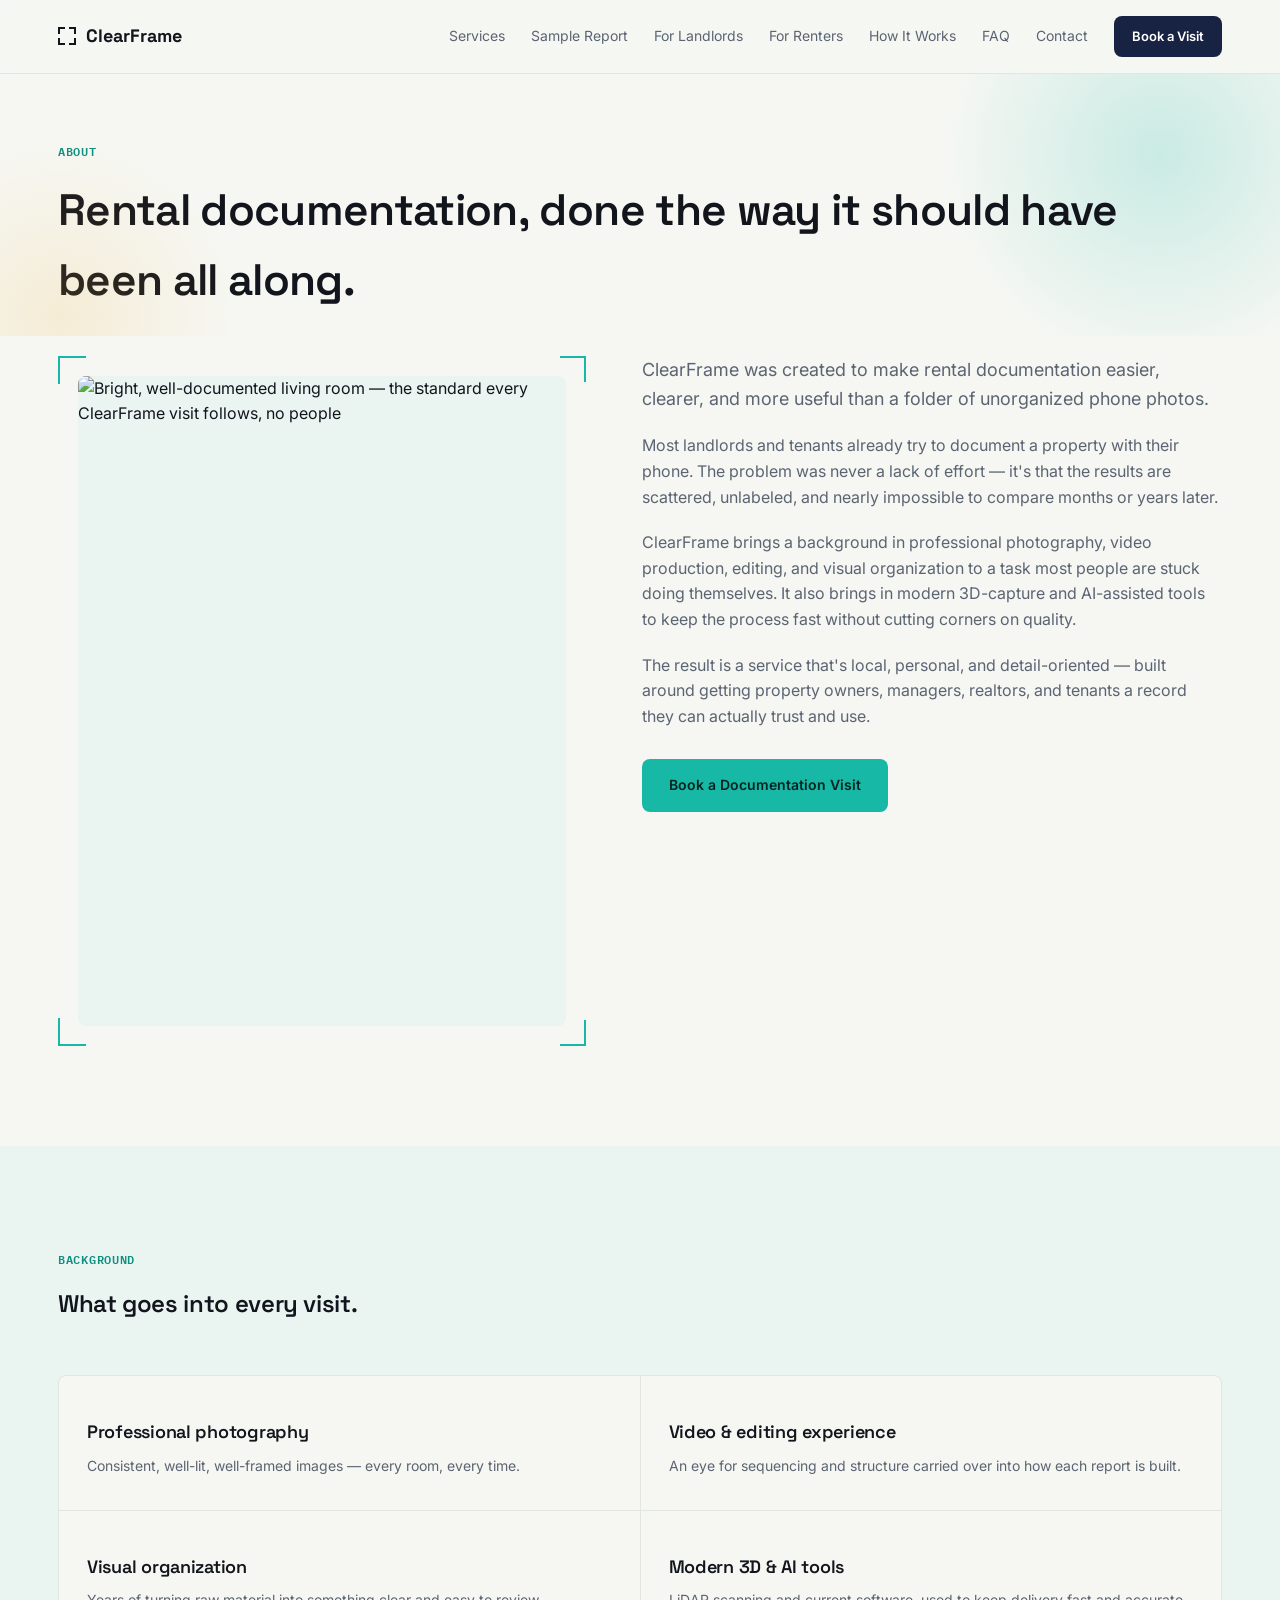
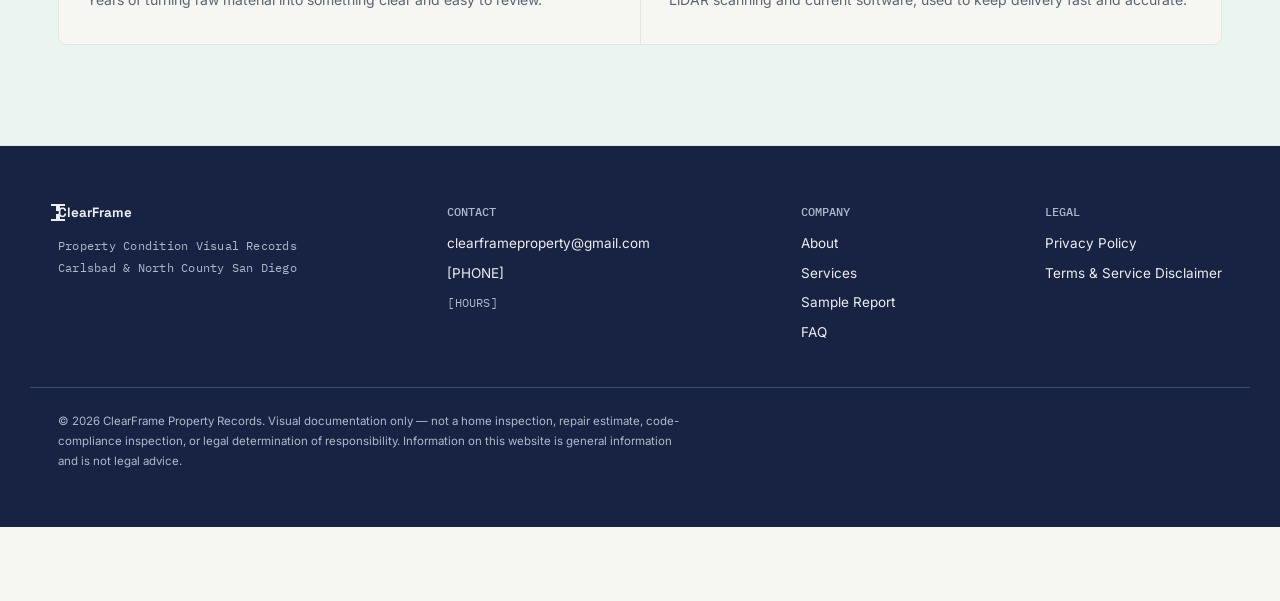
==== about.html @ d3567485 "Initial commit: ClearFrame Property Records site Static multi-page site (HTML/CSS/JS, no build step)" ====
<!DOCTYPE html>
<html lang="en">
<head>
<meta charset="UTF-8">
<meta name="viewport" content="width=device-width, initial-scale=1.0">
<title>About — ClearFrame Property Records</title>
<meta name="description" content="Why ClearFrame exists, and who's behind it — a local, hands-on rental documentation service for Carlsbad and North County San Diego.">
<link rel="icon" href="favicon.svg" type="image/svg+xml">
<link rel="preconnect" href="https://fonts.googleapis.com">
<link rel="preconnect" href="https://fonts.gstatic.com" crossorigin>
<link href="https://fonts.googleapis.com/css2?family=Space+Grotesk:wght@500;600;700&family=Inter:wght@400;500;600&family=IBM+Plex+Mono:wght@400;500&display=swap" rel="stylesheet">
<link rel="stylesheet" href="styles.css">
</head>
<body class="has-mobile-cta">

<header>
  <nav>
    <a href="index.html" class="logo"><span class="logo-mark"><span class="l1"></span><span class="l2"></span><span class="l3"></span><span class="l4"></span></span>ClearFrame</a>
    <button class="menu-toggle" id="menuToggle" aria-label="Toggle menu" aria-expanded="false"><span></span><span></span><span></span></button>
    <div class="navlinks" id="navLinks">
      <a href="services.html" class="navlink">Services</a>
      <a href="sample-report.html" class="navlink">Sample Report</a>
      <a href="for-landlords.html" class="navlink">For Landlords</a>
      <a href="for-renters.html" class="navlink">For Renters</a>
      <a href="how-it-works.html" class="navlink">How It Works</a>
      <a href="faq.html" class="navlink">FAQ</a>
      <a href="contact.html" class="navlink">Contact</a>
      <a href="book.html" class="cta-nav">Book a Visit</a>
    </div>
  </nav>
</header>

<main>
  <section class="page-header">
    <div class="wrap">
      <span class="eyebrow">About</span>
      <h1>Rental documentation, done the way it should have been all along.</h1>
    </div>
  </section>

  <section style="padding-top:20px;">
    <div class="wrap hero-inner" style="grid-template-columns:1fr 1.1fr; align-items:start;">
      <div class="bracket-frame in-focus reveal">
        <span class="bk-tr"></span><span class="bk-br"></span>
        <div class="hero-photo" style="aspect-ratio:3/4;">
          <img src="https://images.unsplash.com/photo-1769063238167-d00e112147c0?q=80&auto=format&fit=crop&w=900" alt="Bright, well-documented living room — the standard every ClearFrame visit follows, no people">
        </div>
      </div>
      <div class="reveal">
        <p style="font-size:18px; color:var(--muted); margin-bottom:20px;">ClearFrame was created to make rental documentation easier, clearer, and more useful than a folder of unorganized phone photos.</p>
        <p style="font-size:16px; color:var(--muted); margin-bottom:20px;">Most landlords and tenants already try to document a property with their phone. The problem was never a lack of effort — it's that the results are scattered, unlabeled, and nearly impossible to compare months or years later.</p>
        <p style="font-size:16px; color:var(--muted); margin-bottom:20px;">ClearFrame brings a background in professional photography, video production, editing, and visual organization to a task most people are stuck doing themselves. It also brings in modern 3D-capture and AI-assisted tools to keep the process fast without cutting corners on quality.</p>
        <p style="font-size:16px; color:var(--muted);">The result is a service that's local, personal, and detail-oriented — built around getting property owners, managers, realtors, and tenants a record they can actually trust and use.</p>
        <div class="btn-row" style="margin-top:30px;">
          <a href="book.html" class="btn btn-primary">Book a Documentation Visit</a>
        </div>
      </div>
    </div>
  </section>

  <section class="on-sand">
    <div class="wrap">
      <div class="section-head reveal">
        <span class="eyebrow">Background</span>
        <h2>What goes into every visit.</h2>
      </div>
      <div class="card-grid cols-2 reveal">
        <div class="grid-card"><h4>Professional photography</h4><p>Consistent, well-lit, well-framed images — every room, every time.</p></div>
        <div class="grid-card"><h4>Video &amp; editing experience</h4><p>An eye for sequencing and structure carried over into how each report is built.</p></div>
        <div class="grid-card"><h4>Visual organization</h4><p>Years of turning raw material into something clear and easy to review.</p></div>
        <div class="grid-card"><h4>Modern 3D &amp; AI tools</h4><p>LiDAR scanning and current software, used to keep delivery fast and accurate.</p></div>
      </div>
    </div>
  </section>
</main>

<footer>
  <div class="wrap footer-inner">
    <div class="fcol">
      <a href="index.html" class="logo" style="margin-bottom:12px;"><span class="logo-mark"><span class="l1"></span><span class="l2"></span><span class="l3"></span><span class="l4"></span></span>ClearFrame</a>
      <p class="mono">Property Condition Visual Records<br>Carlsbad &amp; North County San Diego</p>
    </div>
    <div class="fcol">
      <h5>Contact</h5>
      <a href="mailto:" data-cfg-mail><span data-cfg="EMAIL"></span></a>
      <a href="tel:" data-cfg-tel><span data-cfg="PHONE_DISPLAY"></span></a>
      <p class="mono" data-cfg="BUSINESS_HOURS"></p>
    </div>
    <div class="fcol">
      <h5>Company</h5>
      <a href="about.html">About</a>
      <a href="services.html">Services</a>
      <a href="sample-report.html">Sample Report</a>
      <a href="faq.html">FAQ</a>
    </div>
    <div class="fcol">
      <h5>Legal</h5>
      <a href="privacy.html">Privacy Policy</a>
      <a href="terms.html">Terms &amp; Service Disclaimer</a>
    </div>
  </div>
  <div class="wrap footer-bottom">
    <p>© <span class="js-year"></span> <span data-cfg="BRAND_NAME"></span>. Visual documentation only — not a home inspection, repair estimate, code-compliance inspection, or legal determination of responsibility. Information on this website is general information and is not legal advice.</p>
  </div>
</footer>

<div class="mobile-cta"><a href="book.html">Book a Visit</a></div>

<script src="config.js"></script>
<script src="common.js" defer></script>
</body>
</html>
---- styles.css ----
/* ==========================================================================
   ClearFrame — shared design system
   Style: Modern Proptech — deep indigo hero, electric teal + amber accents
   Type: Space Grotesk (display) · Inter (body) · IBM Plex Mono (data)
   ========================================================================== */

:root{
  --navy:#182242;
  --navy-2:#293B63;
  --navy-ink:#12151C;
  --white:#F6F7F3;
  --sand:#EAF5F2;
  --sand-line:#D6E6E1;
  --teal:#17B8A6;
  --teal-deep:#0E8F80;
  --teal-soft:#E1F7F3;
  --amber:#F2B33D;
  --muted:#5B6472;
  --muted-on-navy:#AEB9CC;
  --line:#E2E6E1;
  --radius:8px;
  --maxw:1220px;
  --shadow-card:0 10px 28px rgba(11,14,26,.10), 0 2px 6px rgba(11,14,26,.05);
  --ease-pop:cubic-bezier(.2,.8,.3,1.25);
}
*{box-sizing:border-box;}
html{scroll-behavior:smooth;}
body{
  margin:0;
  background:var(--white);
  color:var(--navy-ink);
  font-family:'Inter',system-ui,sans-serif;
  font-size:16px;
  line-height:1.6;
  -webkit-font-smoothing:antialiased;
  padding-bottom:0;
}
body.has-mobile-cta{padding-bottom:74px;}
h1,h2,h3,h4{
  font-family:'Space Grotesk',sans-serif;
  margin:0;
  letter-spacing:-0.015em;
  font-weight:600;
  color:var(--navy-ink);
}
p{margin:0;}
.mono{font-family:'IBM Plex Mono',monospace; letter-spacing:0.02em;}
a{color:inherit;}
img{max-width:100%; display:block;}
.wrap{max-width:var(--maxw); margin:0 auto; padding:0 28px;}
section{padding:100px 0;}
@media (max-width:720px){ section{padding:64px 0;} }

.eyebrow{
  font-size:12px; color:var(--teal-deep); text-transform:uppercase;
  margin-bottom:16px; display:inline-block; font-weight:600; letter-spacing:0.06em;
  font-family:'IBM Plex Mono',monospace;
}
.on-navy .eyebrow{color:var(--teal);}
.section-head{max-width:680px; margin-bottom:52px;}
.section-head p{color:var(--muted); font-size:17px; margin-top:14px; max-width:58ch;}
.center{text-align:center; margin-left:auto; margin-right:auto;}

/* ---------- buttons ---------- */
.btn{
  display:inline-flex; align-items:center; gap:8px; padding:14px 26px;
  font-size:14px; font-weight:600; text-decoration:none; border-radius:var(--radius);
  transition:transform .25s var(--ease-pop), box-shadow .25s ease, background .2s ease, color .2s ease, border-color .2s ease;
  font-family:'Inter',sans-serif; cursor:pointer; border:1px solid transparent;
  white-space:nowrap;
}
.btn-primary{background:var(--teal); color:#06231F;}
.btn-primary:hover{background:var(--teal-deep); color:#fff; transform:translateY(-3px); box-shadow:0 14px 30px rgba(23,184,166,.28);}
.btn-dark{background:var(--navy); color:#fff;}
.btn-dark:hover{background:var(--teal-deep); transform:translateY(-3px); box-shadow:var(--shadow-card);}
.btn-outline{background:transparent; color:var(--navy-ink); border-color:var(--line);}
.btn-outline:hover{border-color:var(--navy-ink); background:var(--navy-ink); color:#fff; transform:translateY(-3px);}
.btn-outline.on-navy{color:#fff; border-color:#40527F;}
.btn-outline.on-navy:hover{border-color:#fff; background:rgba(255,255,255,.08);}
.btn-sm{padding:10px 18px; font-size:13px;}
.btn-row{display:flex; gap:14px; flex-wrap:wrap; align-items:center;}

.trust-line{
  display:flex; gap:10px 22px; flex-wrap:wrap; align-items:center;
  font-size:13px; color:var(--muted); margin-top:26px; font-family:'IBM Plex Mono',monospace;
}
.trust-line span{display:inline-flex; align-items:center; gap:8px;}
.trust-line span::before{content:""; width:6px; height:6px; background:var(--teal); border-radius:50%; display:inline-block;}

/* ---------- bracket / viewfinder signature ---------- */
.bracket-frame{position:relative; padding:20px;}
.bracket-frame::before,.bracket-frame::after,.bracket-frame .bk-tr,.bracket-frame .bk-br{
  content:""; position:absolute; width:18px; height:18px; border-color:var(--sand-line);
  transition:border-color .5s ease, width .5s ease, height .5s ease;
}
.bracket-frame::before{top:0;left:0;border-top:2px solid;border-left:2px solid;}
.bracket-frame::after{bottom:0;left:0;border-bottom:2px solid;border-left:2px solid;}
.bracket-frame .bk-tr{top:0;right:0;border-top:2px solid;border-right:2px solid;}
.bracket-frame .bk-br{bottom:0;right:0;border-bottom:2px solid;border-right:2px solid;}
.bracket-frame.in-focus::before,.bracket-frame.in-focus::after,
.bracket-frame.in-focus .bk-tr,.bracket-frame.in-focus .bk-br{border-color:var(--teal); width:26px; height:26px;}

/* ---------- header / nav ---------- */
header{position:sticky; top:0; z-index:60; background:rgba(246,247,243,0.9); backdrop-filter:blur(8px); border-bottom:1px solid var(--line);}
nav{display:flex; align-items:center; justify-content:space-between; padding:16px 28px; max-width:var(--maxw); margin:0 auto;}
.logo{display:flex; align-items:center; gap:10px; font-family:'Space Grotesk',sans-serif; font-weight:700; font-size:18px; text-decoration:none;}
.logo-mark{width:18px; height:18px; position:relative; flex-shrink:0;}
.logo-mark span{position:absolute; width:7px; height:7px; border-color:var(--teal);}
.logo-mark .l1{top:0;left:0;border-top:2px solid;border-left:2px solid;}
.logo-mark .l2{top:0;right:0;border-top:2px solid;border-right:2px solid;}
.logo-mark .l3{bottom:0;left:0;border-bottom:2px solid;border-left:2px solid;}
.logo-mark .l4{bottom:0;right:0;border-bottom:2px solid;border-right:2px solid;}
.navlinks{display:flex; gap:26px; align-items:center;}
.navlinks a.navlink{font-size:14px; text-decoration:none; color:var(--muted); transition:color .2s ease;}
.navlinks a.navlink:hover, .navlinks a.navlink[aria-current="page"]{color:var(--navy-ink);}
.navlinks a.cta-nav{color:#fff; background:var(--navy); padding:10px 18px; border-radius:var(--radius); font-weight:600; font-size:13px; text-decoration:none; transition:transform .25s var(--ease-pop), background .2s ease, box-shadow .25s ease;}
.navlinks a.cta-nav:hover{background:var(--teal-deep); transform:translateY(-2px); box-shadow:0 10px 22px rgba(23,184,166,.25);}
.menu-toggle{display:none;}
@media (max-width:980px){
  .navlinks{position:fixed; top:63px; left:0; right:0; bottom:0; background:var(--white);
    flex-direction:column; align-items:flex-start; padding:30px 28px; gap:20px;
    transform:translateX(100%); transition:transform .3s ease; overflow-y:auto;}
  .navlinks.open{transform:translateX(0);}
  .navlinks a.navlink{font-size:17px;}
  .menu-toggle{display:block; background:none; border:none; cursor:pointer; width:24px; height:18px; position:relative;}
  .menu-toggle span{display:block; height:2px; background:var(--navy-ink); margin:5px 0;}
}

/* ---------- mobile sticky CTA ---------- */
.mobile-cta{
  display:none; position:fixed; bottom:0; left:0; right:0; z-index:70;
  background:var(--navy); padding:12px 20px; border-top:1px solid #3A4C78;
}
.mobile-cta a{display:block; text-align:center; background:var(--teal); color:#06231F; padding:13px; border-radius:var(--radius); font-weight:600; font-size:14px; text-decoration:none;}
@media (max-width:720px){ .mobile-cta{display:block;} }

/* ---------- hero (homepage) — dark indigo, gradient mesh ---------- */
.hero{
  padding:64px 0 76px;
  background:
    radial-gradient(760px 440px at 10% -10%, rgba(23,184,166,.32), transparent 62%),
    radial-gradient(620px 520px at 100% 6%, rgba(242,179,61,.22), transparent 58%),
    radial-gradient(900px 700px at 50% 120%, rgba(23,184,166,.12), transparent 60%),
    var(--navy);
  color:#fff; position:relative; overflow:hidden;
}
.hero::before{
  content:""; position:absolute; inset:0; opacity:.5; pointer-events:none;
  background-image:
    radial-gradient(1px 1px at 18% 28%, rgba(255,255,255,.16) 1px, transparent 0),
    radial-gradient(1px 1px at 68% 62%, rgba(255,255,255,.13) 1px, transparent 0),
    radial-gradient(1px 1px at 42% 82%, rgba(255,255,255,.11) 1px, transparent 0);
  background-size:220px 220px;
  animation:drift 34s linear infinite;
}
@keyframes drift{ from{background-position:0 0,0 0,0 0;} to{background-position:220px 140px,-160px 220px,140px -180px;} }
.hero-inner{display:grid; grid-template-columns:1.05fr 1fr; gap:56px; align-items:center; position:relative; z-index:1;}
@media (max-width:960px){ .hero-inner{grid-template-columns:1fr;} }
.hero h1{font-size:clamp(32px,4.6vw,54px); line-height:1.06; margin-bottom:20px; color:#fff;}
.hero h1 .hl{color:var(--teal);}
.hero p.lede{font-size:18px; color:var(--muted-on-navy); max-width:50ch; margin-bottom:8px;}
.hero .service-line{font-size:14px; color:var(--teal); font-weight:600; margin:16px 0 26px; font-family:'IBM Plex Mono',monospace;}
.hero .trust-line{color:var(--muted-on-navy);}
.hero .trust-line span::before{background:var(--teal);}

.hero-visual{position:relative;}
.hero-photo{position:relative; aspect-ratio:4/5; overflow:hidden; background:var(--sand); border-radius:var(--radius);}
.hero-photo img{width:100%; height:100%; object-fit:cover;}

/* photo deck — cycling stack of property shots */
.deck{position:relative; aspect-ratio:4/5;}
.deck img{
  position:absolute; inset:0; width:100%; height:100%; object-fit:cover; border-radius:14px;
  box-shadow:0 20px 50px rgba(0,0,0,.4); opacity:0;
  animation:deckcycle 13s infinite;
}
.deck img:nth-child(1){animation-delay:0s;}
.deck img:nth-child(2){animation-delay:3.25s;}
.deck img:nth-child(3){animation-delay:6.5s;}
.deck img:nth-child(4){animation-delay:9.75s;}
@keyframes deckcycle{
  0%{opacity:0; transform:scale(.96) rotate(-1.4deg);}
  4%{opacity:1; transform:scale(1) rotate(0deg);}
  22%{opacity:1; transform:scale(1) rotate(0deg);}
  27%{opacity:0; transform:scale(1.04) rotate(1.4deg);}
  100%{opacity:0;}
}
.deck-tag{position:absolute; bottom:16px; left:16px; z-index:2; background:rgba(11,14,26,.72); color:#fff; font-family:'IBM Plex Mono',monospace; font-size:10.5px; padding:6px 10px; border-radius:6px; backdrop-filter:blur(4px);}
@media (prefers-reduced-motion:reduce){ .deck img{animation:none; opacity:1; position:static;} .deck{display:flex; flex-direction:column; gap:10px;} .hero::before{animation:none;} }

/* stat counters */
.stats{display:flex; gap:34px; margin-top:8px; flex-wrap:wrap;}
.stat b{font-family:'Space Grotesk',sans-serif; font-size:29px; color:#fff; display:block; font-weight:700;}
.stat span{font-family:'IBM Plex Mono',monospace; font-size:11px; color:var(--muted-on-navy); text-transform:uppercase; letter-spacing:.04em;}
.on-navy .stat span, .hero .stat span{color:var(--muted-on-navy);}

/* before/after compare slider */
.compare{position:relative; aspect-ratio:4/5; overflow:hidden; border-radius:14px; box-shadow:0 20px 50px rgba(0,0,0,.4); background:var(--sand);}
.compare img{position:absolute; inset:0; width:100%; height:100%; object-fit:cover; user-select:none; -webkit-user-drag:none;}
.compare .after-layer{clip-path:inset(0 0 0 54%);}
.compare .handle{position:absolute; top:0; bottom:0; left:54%; width:0; z-index:3; pointer-events:none;}
.compare .handle .bar{position:absolute; top:0; bottom:0; left:-1px; width:2px; background:#fff;}
.compare .handle .knob{position:absolute; top:50%; left:50%; transform:translate(-50%,-50%); width:40px; height:40px; background:#fff; border-radius:50%; display:flex; align-items:center; justify-content:center; box-shadow:0 4px 14px rgba(0,0,0,.3);}
.compare .knob svg{width:15px; height:15px;}
.compare-range{position:absolute; inset:0; width:100%; height:100%; margin:0; opacity:0; cursor:ew-resize; z-index:4;}
.compare-tag{position:absolute; top:14px; font-family:'IBM Plex Mono',monospace; font-size:10.5px; background:rgba(11,14,26,.72); color:#fff; padding:6px 10px; border-radius:6px; z-index:2; backdrop-filter:blur(4px);}
.compare-tag.left{left:14px;} .compare-tag.right{right:14px;}

/* ---------- marquee ticker ---------- */
.marquee-wrap{overflow:hidden; border-top:1px solid var(--line); border-bottom:1px solid var(--line); padding:20px 0;}
.on-navy .marquee-wrap{border-color:#3A4C78;}
.marquee{display:flex; gap:48px; width:max-content; animation:scrollx 24s linear infinite; font-family:'IBM Plex Mono',monospace; font-size:13.5px; color:var(--muted); white-space:nowrap;}
.on-navy .marquee{color:var(--muted-on-navy);}
.marquee span{display:flex; align-items:center; gap:10px;}
.marquee span::before{content:"◆"; color:var(--teal); font-size:9px;}
@keyframes scrollx{ from{transform:translateX(0);} to{transform:translateX(-50%);} }
@media (prefers-reduced-motion:reduce){ .marquee{animation:none;} }

/* ---------- problem / compare ---------- */
.problem-grid{display:grid; grid-template-columns:1fr 1fr; gap:56px; align-items:start;}
@media (max-width:860px){ .problem-grid{grid-template-columns:1fr;} }
.problem-list{list-style:none; margin:0; padding:0;}
.problem-list li{padding:13px 0; border-top:1px solid var(--line); font-size:15px; display:flex; gap:12px; color:var(--muted);}
.problem-list li:first-child{border-top:none;}
.problem-list li::before{content:"—"; color:var(--amber); flex-shrink:0;}
.problem-close{margin-top:28px; font-size:20px; font-family:'Space Grotesk'; font-weight:600; color:var(--navy-ink);}

/* ---------- "we do it all" process visual ---------- */
.doitall-grid{display:grid; grid-template-columns:1fr 1fr; gap:60px; align-items:center;}
@media (max-width:900px){ .doitall-grid{grid-template-columns:1fr;} }
.step-flow{list-style:none; margin:0; padding:0; counter-reset:step;}
.step-flow li{counter-increment:step; padding:18px 0 18px 46px; position:relative; border-top:1px solid var(--line); font-size:15px;}
.step-flow li:first-child{border-top:none;}
.step-flow li::before{
  content:counter(step); position:absolute; left:0; top:16px; width:28px; height:28px;
  border:1px solid var(--teal); color:var(--teal-deep); border-radius:50%; display:flex; align-items:center; justify-content:center;
  font-family:'IBM Plex Mono'; font-size:12px; transition:background .25s ease, color .25s ease;
}
.step-flow li:hover::before{background:var(--teal); color:#06231F;}
.folder-mock{background:var(--navy); padding:30px; border-radius:14px;}
.folder-mock .cap{color:var(--muted-on-navy); font-size:12px; margin-bottom:16px; text-transform:uppercase;}
.file-row{display:flex; align-items:center; gap:12px; padding:12px 14px; background:var(--navy-2); border-radius:8px; margin-bottom:8px; transition:transform .2s ease;}
.file-row:hover{transform:translateX(4px);}
.file-row:last-child{margin-bottom:0;}
.file-row .ext{font-family:'IBM Plex Mono'; font-size:10px; color:var(--navy); background:var(--teal); padding:3px 6px; border-radius:4px; font-weight:700;}
.file-row .name{color:#fff; font-size:13px; font-family:'IBM Plex Mono';}
.no-hassle{margin-top:22px; font-size:14px; color:var(--muted); font-style:normal;}

/* ---------- card grids (services, deliverables, faq entries) ---------- */
.card-grid{display:grid; grid-template-columns:repeat(3,1fr); gap:1px; background:var(--line); border:1px solid var(--line); border-radius:var(--radius); overflow:hidden;}
@media (max-width:900px){ .card-grid{grid-template-columns:repeat(2,1fr);} }
@media (max-width:600px){ .card-grid{grid-template-columns:1fr;} }
.card-grid.cols-2{grid-template-columns:repeat(2,1fr);}
@media (max-width:700px){ .card-grid.cols-2{grid-template-columns:1fr;} }
.card-grid.cols-4{grid-template-columns:repeat(4,1fr);}
@media (max-width:900px){ .card-grid.cols-4{grid-template-columns:repeat(2,1fr);} }
@media (max-width:560px){ .card-grid.cols-4{grid-template-columns:1fr;} }
.grid-card{background:var(--white); padding:32px 28px; position:relative; transition:transform .3s var(--ease-pop), box-shadow .3s ease, z-index 0s;}
.grid-card:hover{transform:translateY(-6px); box-shadow:var(--shadow-card); z-index:2;}
.grid-card .tag{font-size:11px; color:var(--amber); font-family:'IBM Plex Mono';}
.grid-card h4{font-size:18px; margin:10px 0 8px;}
.grid-card p{font-size:14px; color:var(--muted);}
.grid-card ul{margin:14px 0 0; padding-left:18px; font-size:13.5px; color:var(--muted);}
.grid-card ul li{margin-bottom:6px;}

/* service package card */
.service-card{background:#fff; border:1px solid var(--line); border-radius:var(--radius); padding:34px; display:flex; flex-direction:column; height:100%; transition:transform .3s var(--ease-pop), box-shadow .3s ease;}
.service-card:hover{transform:translateY(-6px); box-shadow:var(--shadow-card); border-color:transparent;}
.service-card h3{font-size:21px; margin-bottom:10px;}
.service-card .desc{color:var(--muted); font-size:14.5px; margin-bottom:18px;}
.service-card ul{list-style:none; margin:0 0 24px; padding:0; flex-grow:1;}
.service-card ul li{font-size:14px; padding:8px 0; border-top:1px solid var(--line); display:flex; gap:10px;}
.service-card ul li:first-child{border-top:none;}
.service-card ul li::before{content:"✓"; color:var(--teal-deep); font-weight:700; flex-shrink:0;}
.service-price{font-family:'IBM Plex Mono'; font-size:13px; color:var(--muted); margin-bottom:16px;}

/* ---------- dark / navy sections ---------- */
.on-navy{background:var(--navy); color:#fff;}
.on-navy h2, .on-navy h3, .on-navy h4{color:#fff;}
.on-navy p{color:var(--muted-on-navy);}
.on-navy .section-head p{color:var(--muted-on-navy);}
.on-navy .grid-card{background:var(--navy);}
.on-navy .grid-card:hover{background:var(--navy-2);}
.on-navy .card-grid{background:#293B63; border-color:#293B63;}

.on-sand{background:var(--sand);}

/* bento gallery grid */
.bento{display:grid; grid-template-columns:repeat(4,1fr); grid-auto-rows:170px; gap:16px;}
@media (max-width:900px){ .bento{grid-template-columns:repeat(2,1fr);} }
.bento .card{position:relative; overflow:hidden; border-radius:12px; background:#fff; border:1px solid var(--line); transition:transform .3s var(--ease-pop), box-shadow .3s ease;}
.bento .card:hover{transform:translateY(-5px); box-shadow:var(--shadow-card);}
.bento .card.wide{grid-column:span 2;}
.bento .card.tall{grid-row:span 2;}
.bento .card img{width:100%; height:100%; object-fit:cover; transition:transform .5s ease;}
.bento .card:hover img{transform:scale(1.06);}
.bento .card .lbl{position:absolute; bottom:0; left:0; right:0; padding:11px 13px; background:linear-gradient(0deg, rgba(11,14,26,.75), transparent); color:#fff; font-family:'IBM Plex Mono',monospace; font-size:10.5px;}
.bento .card.text{display:flex; flex-direction:column; justify-content:center; padding:22px; background:var(--sand);}
.bento .card.text h4{font-family:'Space Grotesk',sans-serif; font-size:16.5px; margin-bottom:6px;}
.bento .card.text p{font-size:13.5px; color:var(--muted);}

/* ---------- timeline (how it works) ---------- */
.timeline{display:grid; grid-template-columns:repeat(5,1fr); gap:1px; background:var(--line); border:1px solid var(--line); border-radius:var(--radius); overflow:hidden;}
@media (max-width:980px){ .timeline{grid-template-columns:repeat(2,1fr);} }
@media (max-width:560px){ .timeline{grid-template-columns:1fr;} }
.timeline-step{background:#fff; padding:28px 24px; position:relative; overflow:hidden; transition:background .25s ease;}
.timeline-step::before{content:""; position:absolute; top:0; left:0; right:0; height:3px; background:var(--teal); transform:scaleX(0); transform-origin:left; transition:transform .35s ease;}
.timeline-step:hover::before{transform:scaleX(1);}
.timeline-step:hover{background:var(--sand);}
.timeline-step .num{font-family:'IBM Plex Mono'; color:var(--teal-deep); font-size:13px; display:block; margin-bottom:14px;}
.timeline-step h4{font-size:16.5px; margin-bottom:8px;}
.timeline-step p{font-size:13.5px; color:var(--muted);}

/* ---------- sample report slider ---------- */
.report-slider{position:relative; border:1px solid var(--line); border-radius:14px; background:#fff; overflow:hidden; box-shadow:var(--shadow-card);}
.report-track{display:flex; transition:transform .45s var(--ease-pop);}
.report-page{min-width:100%; padding:40px; min-height:420px;}
.report-page .rp-eyebrow{font-family:'IBM Plex Mono'; font-size:11px; color:var(--amber); text-transform:uppercase;}
.report-page h3{font-size:22px; margin:10px 0 16px;}
.report-photo-row{display:grid; grid-template-columns:1fr 1fr; gap:18px; margin-top:16px;}
@media (max-width:640px){ .report-photo-row{grid-template-columns:1fr;} }
.report-photo{background:var(--sand); aspect-ratio:4/3; position:relative; overflow:hidden; border-radius:10px;}
.report-photo img{width:100%; height:100%; object-fit:cover;}
.report-caption{
  position:absolute; left:0; right:0; bottom:0; background:rgba(11,14,26,0.85); color:#fff;
  font-family:'IBM Plex Mono'; font-size:10.5px; padding:8px 10px; line-height:1.5;
}
.report-nav{
  position:absolute; top:50%; transform:translateY(-50%); background:#fff; border:1px solid var(--line);
  width:38px; height:38px; border-radius:50%; cursor:pointer; font-size:16px; z-index:5; transition:transform .2s var(--ease-pop), background .2s ease, color .2s ease;
}
.report-nav:hover{background:var(--teal); color:#06231F; transform:translateY(-50%) scale(1.08);}
.report-nav.prev{left:14px;} .report-nav.next{right:14px;}
.report-dots{position:absolute; bottom:14px; left:0; right:0; display:flex; justify-content:center; gap:8px;}
.report-dots button{width:7px; height:7px; border-radius:50%; border:none; background:var(--line); padding:0; cursor:pointer; transition:background .2s ease, transform .2s ease;}
.report-dots button.active{background:var(--teal); transform:scale(1.3);}
.demo-badge{display:inline-block; background:var(--sand); color:var(--navy-ink); font-family:'IBM Plex Mono'; font-size:11px; padding:6px 12px; border-radius:20px; margin-bottom:18px;}

/* ---------- FAQ ---------- */
.faq-list{max-width:820px;}
.faq-item{border-top:1px solid var(--line);}
.faq-item:last-child{border-bottom:1px solid var(--line);}
.faq-q{
  width:100%; text-align:left; background:none; border:none; padding:20px 4px; cursor:pointer;
  display:flex; justify-content:space-between; align-items:center; gap:16px; font-size:16px; font-weight:600;
  font-family:'Space Grotesk'; color:var(--navy-ink); transition:color .2s ease;
}
.faq-q:hover{color:var(--teal-deep);}
.faq-q::after{content:"+"; font-size:20px; color:var(--teal); flex-shrink:0; transition:transform .25s var(--ease-pop);}
.faq-item.open .faq-q::after{transform:rotate(45deg);}
.faq-a{max-height:0; overflow:hidden; transition:max-height .3s ease;}
.faq-item.open .faq-a{max-height:400px;}
.faq-a p{padding:0 4px 22px; font-size:14.5px; color:var(--muted); max-width:70ch;}

/* ---------- legal notice block ---------- */
.legal-box{background:var(--sand); border-left:3px solid var(--amber); border-radius:0 10px 10px 0; padding:26px 28px;}
.legal-box p{font-size:14px; color:var(--navy-ink); line-height:1.65;}
.legal-box p + p{margin-top:12px;}

/* ---------- form ---------- */
form.styled{max-width:820px;}
.form-row{display:grid; grid-template-columns:1fr 1fr; gap:20px; margin-bottom:20px;}
@media (max-width:600px){ .form-row{grid-template-columns:1fr;} }
.field{display:flex; flex-direction:column; gap:8px;}
.field.full{grid-column:1/-1;}
.field label{font-size:12.5px; color:var(--muted); font-family:'IBM Plex Mono';}
input,select,textarea{
  background:#fff; border:1px solid var(--line); color:var(--navy-ink); padding:12px 14px;
  font-family:'Inter'; font-size:15px; border-radius:var(--radius); outline:none; transition:border-color .2s ease, box-shadow .2s ease;
}
.on-navy input, .on-navy select, .on-navy textarea{background:var(--navy-2); border-color:#3D5080; color:#fff;}
input:focus, select:focus, textarea:focus{border-color:var(--teal); box-shadow:0 0 0 3px rgba(23,184,166,.15);}
textarea{resize:vertical; min-height:96px;}
.honeypot{position:absolute; left:-9999px; opacity:0;}
.checkbox-row{display:flex; align-items:flex-start; gap:10px; font-size:13.5px; color:var(--muted);}
.checkbox-row input{width:auto; margin-top:3px;}
.submit-row{display:flex; align-items:center; gap:18px; margin-top:6px; flex-wrap:wrap;}
.form-status{font-size:13.5px;}
.form-status.ok{color:var(--teal-deep);}
.form-status.err{color:#B0522F;}
fieldset{border:1px solid var(--line); border-radius:var(--radius); padding:16px 18px; margin:0;}
.on-navy fieldset{border-color:#3D5080;}
legend{font-size:12.5px; color:var(--muted); font-family:'IBM Plex Mono'; padding:0 6px;}
.on-navy legend{color:var(--muted-on-navy);}
.radio-grid{display:grid; grid-template-columns:repeat(2,1fr); gap:8px 16px;}
.radio-opt{display:flex; align-items:center; gap:8px; font-size:14px;}
.radio-opt input{width:auto;}

/* ---------- contact strip ---------- */
.contact-strip{display:flex; flex-wrap:wrap; gap:28px; font-family:'IBM Plex Mono'; font-size:13.5px;}
.contact-strip a{text-decoration:none; border-bottom:1px solid transparent;}
.contact-strip a:hover{border-bottom-color:currentColor; color:var(--teal-deep);}

/* ---------- final CTA ---------- */
.final-cta{text-align:center; position:relative; overflow:hidden;}
.final-cta.on-navy::before{content:""; position:absolute; inset:0; background:radial-gradient(640px 320px at 50% 0%, rgba(23,184,166,.26), transparent 60%); pointer-events:none;}
.final-cta .wrap{position:relative;}
.final-cta h2{font-size:clamp(28px,3.6vw,42px); max-width:16ch; margin:0 auto 18px;}
.final-cta p.lede{max-width:52ch; margin:0 auto 34px; color:var(--muted-on-navy); font-size:17px;}
.final-cta .btn-row{justify-content:center;}
.final-cta .service-line{margin-top:24px; font-size:13px; color:var(--muted-on-navy); font-family:'IBM Plex Mono';}

/* ---------- footer ---------- */
footer{padding:56px 0 90px; border-top:1px solid var(--line); background:var(--navy);}
@media (min-width:721px){ footer{padding-bottom:56px; } }
footer, footer a{color:#fff;}
.footer-inner{display:flex; justify-content:space-between; gap:32px; flex-wrap:wrap; align-items:flex-start;}
.footer-inner .mono{font-size:12px; color:var(--muted-on-navy); line-height:1.8;}
.fcol h5{font-size:12px; text-transform:uppercase; color:var(--muted-on-navy); margin:0 0 12px; font-family:'IBM Plex Mono'; font-weight:500;}
.fcol p, .fcol a{font-size:13.5px; color:#EDEEF0; display:block; text-decoration:none; margin-bottom:8px; transition:color .2s ease;}
.fcol a:hover{color:var(--teal);}
.footer-bottom{margin-top:36px; padding-top:24px; border-top:1px solid #3A4C78;}
.footer-bottom p{font-size:11.5px; color:var(--muted-on-navy); line-height:1.7; max-width:90ch;}

/* ---------- generic page header (interior pages) ---------- */
.page-header{padding:64px 0 20px; position:relative; overflow:hidden;}
.page-header::before{
  content:""; position:absolute; top:-140px; right:-100px; width:440px; height:440px; pointer-events:none;
  background:radial-gradient(circle, rgba(23,184,166,.20), transparent 70%);
}
.page-header::after{
  content:""; position:absolute; bottom:-160px; left:-120px; width:360px; height:360px; pointer-events:none;
  background:radial-gradient(circle, rgba(242,179,61,.16), transparent 70%);
}
.page-header .wrap{position:relative;}
.page-header .eyebrow{margin-bottom:14px;}
.page-header h1{font-size:clamp(28px,4vw,44px);}
.page-header p.lede{color:var(--muted); font-size:17px; max-width:60ch; margin-top:16px;}

/* ---------- misc ---------- */
.divider{height:1px; background:var(--line); margin:0;}
.reveal{opacity:0; transform:translateY(20px); transition:opacity .7s ease, transform .7s ease;}
.reveal.in-view{opacity:1; transform:translateY(0);}
@media (prefers-reduced-motion: reduce){
  .reveal, .bracket-frame::before, .bracket-frame::after, .bracket-frame .bk-tr, .bracket-frame .bk-br{transition:none !important;}
  html{scroll-behavior:auto;}
}
:focus-visible{outline:2px solid var(--teal); outline-offset:2px;}

.confirm-box{max-width:640px; margin:0 auto; text-align:center; padding:60px 0;}
.confirm-box .mark{width:56px; height:56px; border:2px solid var(--teal); border-radius:50%; display:flex; align-items:center; justify-content:center; margin:0 auto 24px; color:var(--teal-deep); font-size:24px;}
.note-box{background:var(--teal-soft); border-left:3px solid var(--teal); border-radius:0 10px 10px 0; padding:18px 20px; font-size:14px; color:var(--navy-ink); margin-top:20px; text-align:left;}
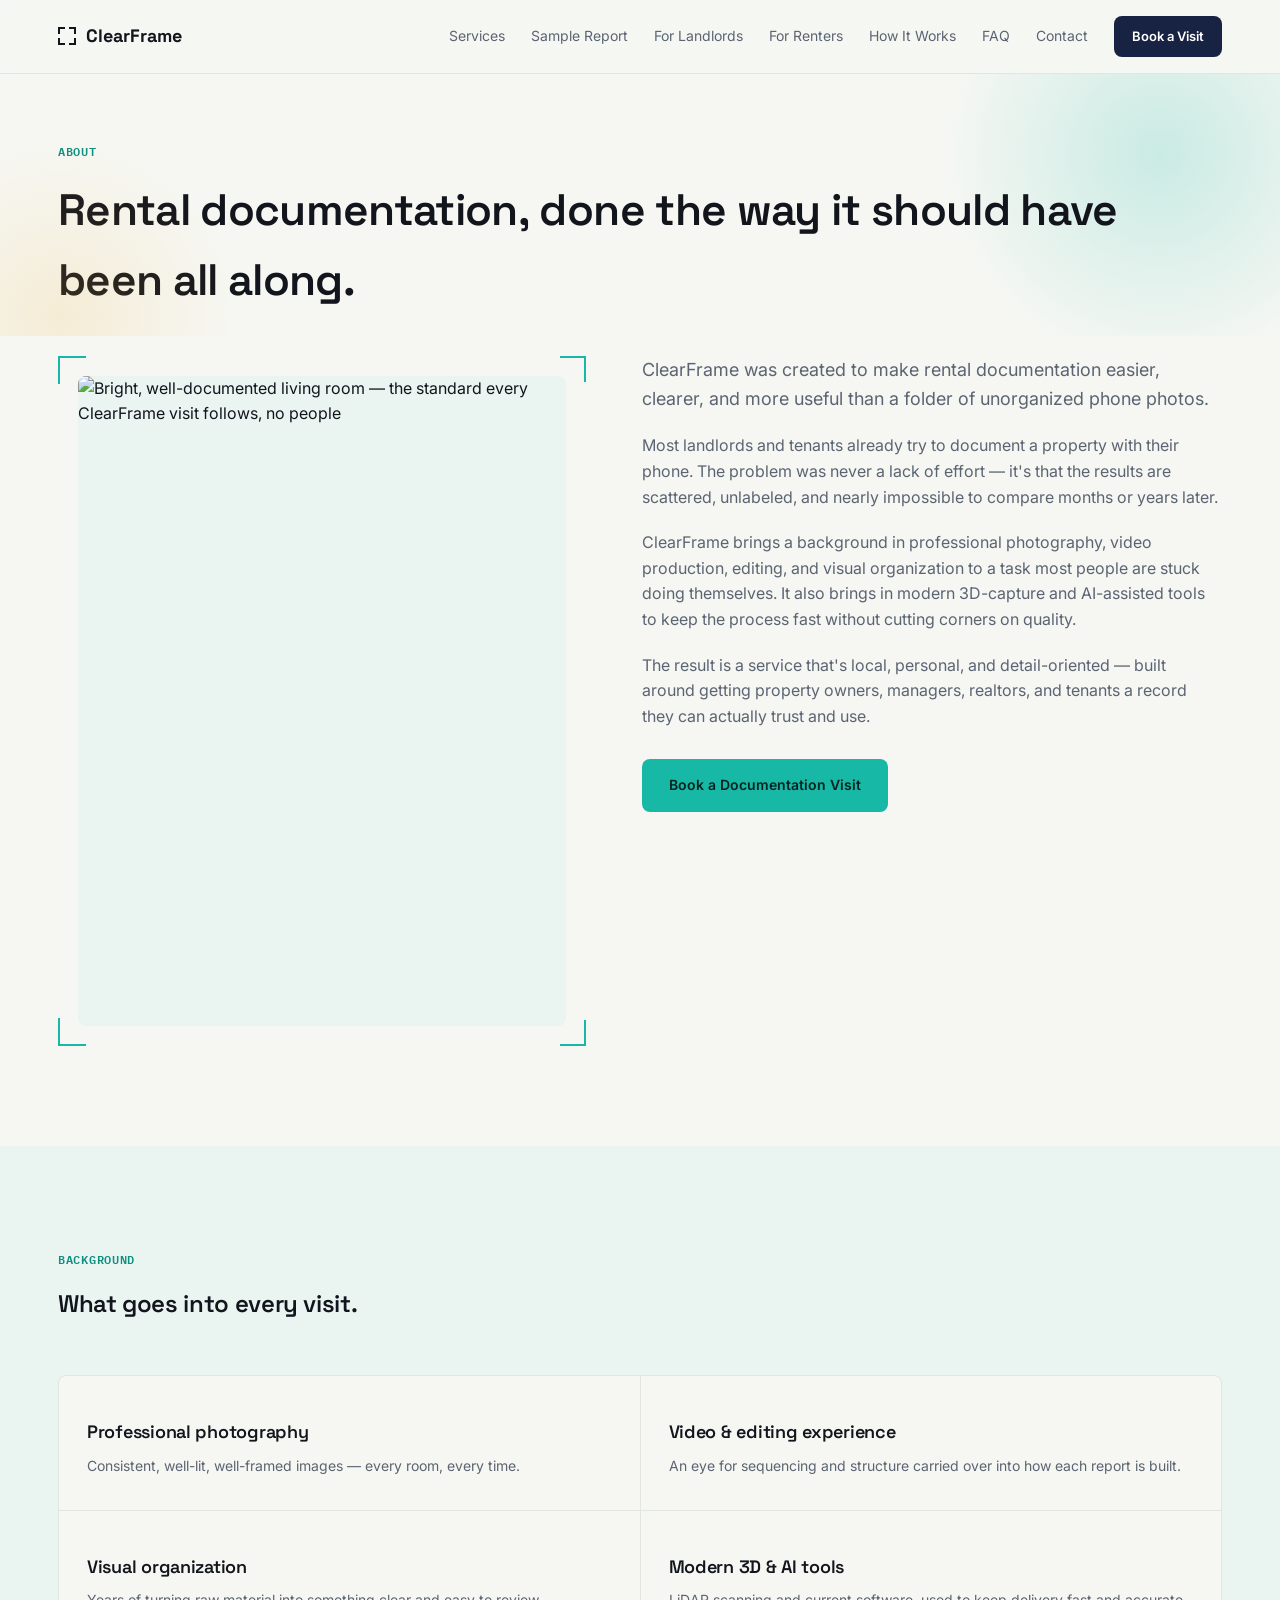
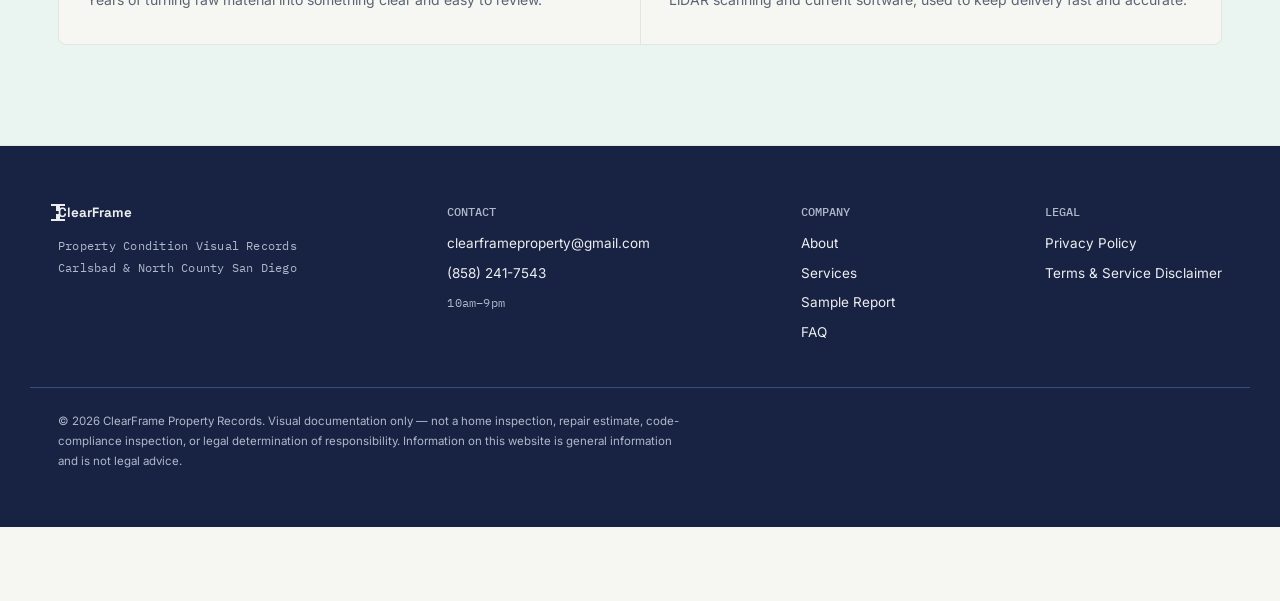
==== commit 01679953: "Full SEO pass: canonical/OG/Twitter tags, structured data, sitemap, robots.txt - Every page gets a c" ====
--- a/about.html
+++ b/about.html
@@ -5,6 +5,17 @@
 <meta name="viewport" content="width=device-width, initial-scale=1.0">
 <title>About — ClearFrame Property Records</title>
 <meta name="description" content="Why ClearFrame exists, and who's behind it — a local, hands-on rental documentation service for Carlsbad and North County San Diego.">
+<link rel="canonical" href="https://clearframeproperty-drozd.github.io/clearframeproperty/about.html">
+<meta property="og:type" content="website">
+<meta property="og:site_name" content="ClearFrame Property Records">
+<meta property="og:url" content="https://clearframeproperty-drozd.github.io/clearframeproperty/about.html">
+<meta property="og:title" content="About — ClearFrame Property Records">
+<meta property="og:description" content="Why ClearFrame exists, and who's behind it — a local, hands-on rental documentation service for Carlsbad and North County San Diego.">
+<meta property="og:image" content="https://clearframeproperty-drozd.github.io/clearframeproperty/og-image.jpg">
+<meta name="twitter:card" content="summary_large_image">
+<meta name="twitter:title" content="About — ClearFrame Property Records">
+<meta name="twitter:description" content="Why ClearFrame exists, and who's behind it — a local, hands-on rental documentation service for Carlsbad and North County San Diego.">
+<meta name="twitter:image" content="https://clearframeproperty-drozd.github.io/clearframeproperty/og-image.jpg">
 <link rel="icon" href="favicon.svg" type="image/svg+xml">
 <link rel="preconnect" href="https://fonts.googleapis.com">
 <link rel="preconnect" href="https://fonts.gstatic.com" crossorigin>
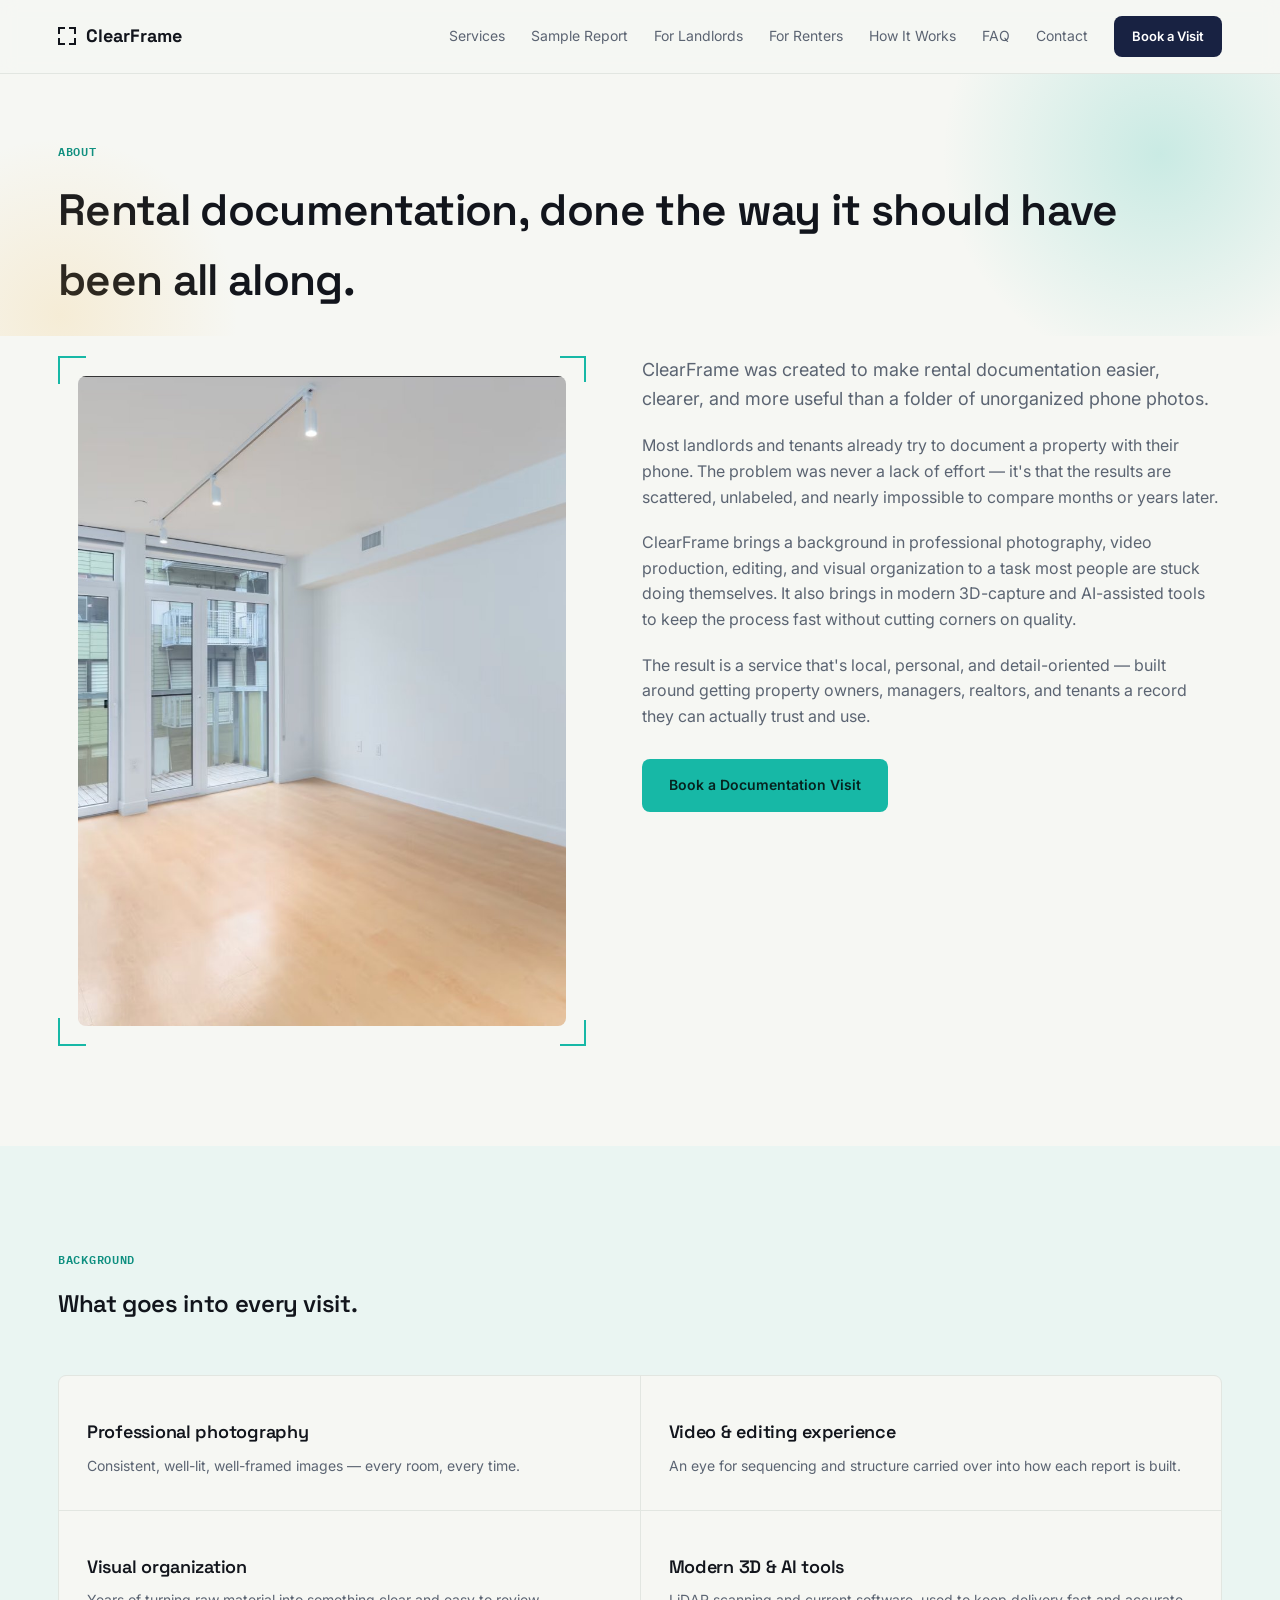
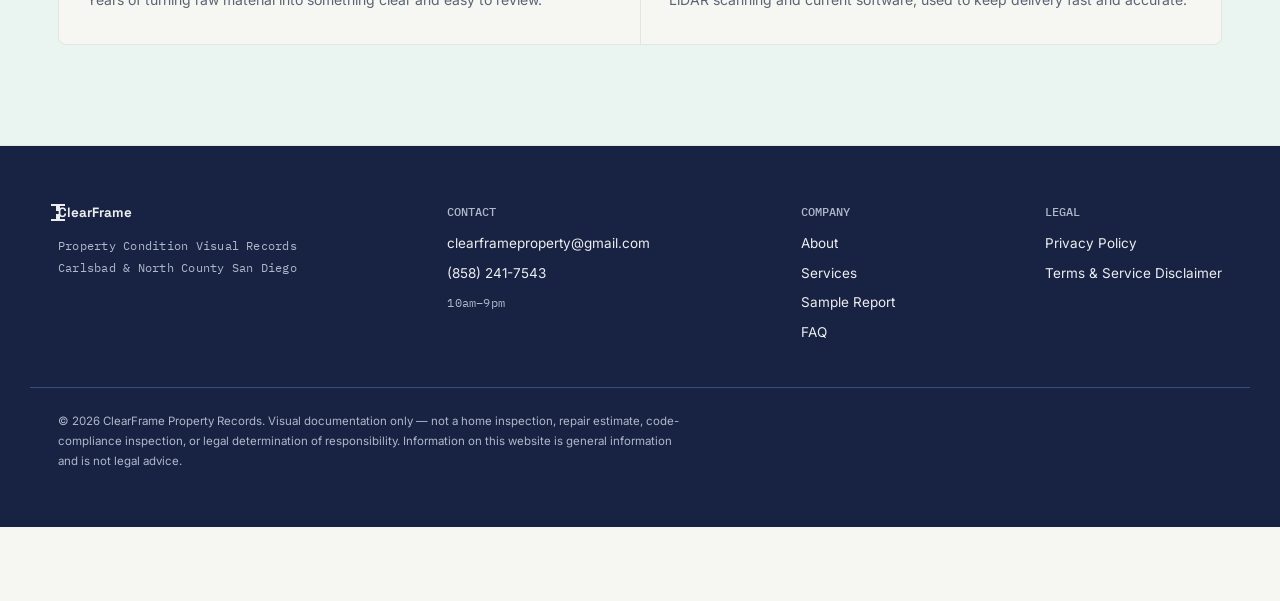
==== commit d1c78671: "Replace stock photography with real apartment photos across the site Swaps the Unsplash placeholders" ====
--- a/about.html
+++ b/about.html
@@ -54,7 +54,7 @@
       <div class="bracket-frame in-focus reveal">
         <span class="bk-tr"></span><span class="bk-br"></span>
         <div class="hero-photo" style="aspect-ratio:3/4;">
-          <img src="https://images.unsplash.com/photo-1769063238167-d00e112147c0?q=80&auto=format&fit=crop&w=900" alt="Bright, well-documented living room — the standard every ClearFrame visit follows, no people">
+          <img src="photos/livingroom-576.jpg" alt="Bright, well-documented living room — the standard every ClearFrame visit follows, no people">
         </div>
       </div>
       <div class="reveal">
